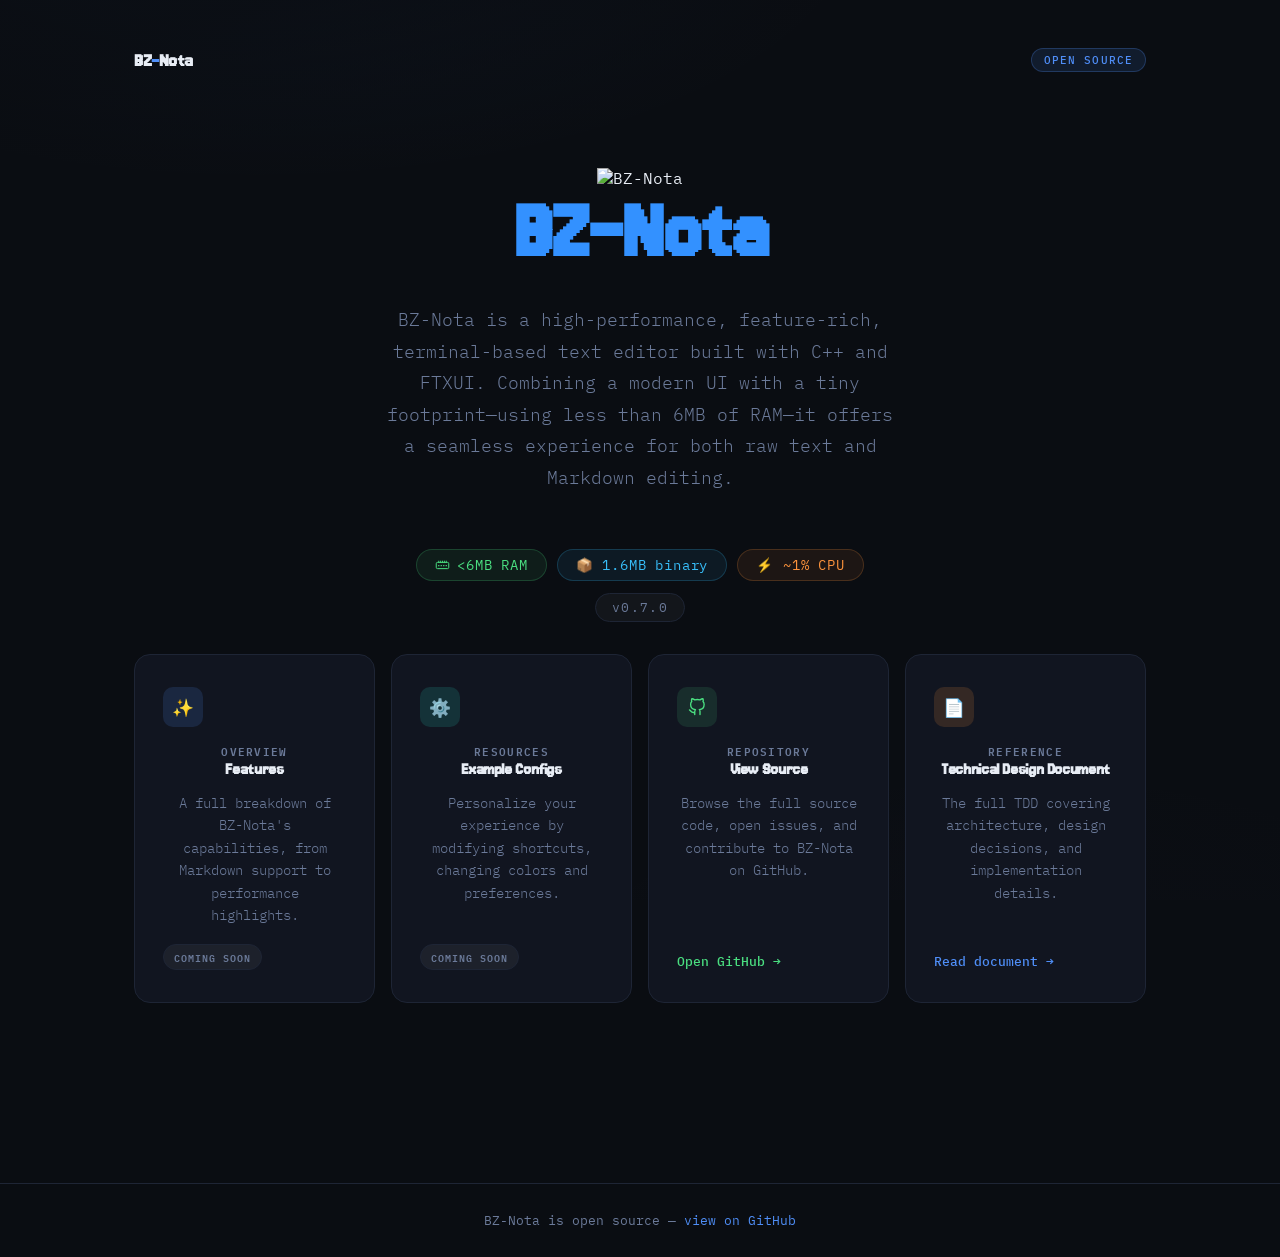
==== docs/index.html @ 8fb8dc76 "Update Index.HTMl and add style.css move docs to /docs" ====
<!DOCTYPE html>
<html lang="en">
<head>
  <meta charset="UTF-8" />
  <meta name="viewport" content="width=device-width, initial-scale=1.0"/>
  <title>BZ-Nota</title>
  <meta name="description" content="BZ-Nota is a high-performance terminal-based text editor built with C++ and FTXUI. Under 6MB RAM, 1.6MB binary, ~1% CPU — with full Markdown support and a modern TUI." />
  <link href="https://fonts.googleapis.com/css2?family=Jersey+15&family=IBM+Plex+Mono:wght@300;400;500;600&display=swap" rel="stylesheet"/>
  <link rel="stylesheet" href="style.css" />
</head>
<body>

  <div class="wrapper">

    <header>
      <div class="logo">BZ<span>-</span>Nota</div>
      <span class="badge">Open Source</span>
    </header>

    <section class="hero">
      <img src="assets/BZ-Nota_web_logo.webp" alt="BZ-Nota" style="height: 150px; margin-bottom: 0px;" />
      <h1><a href="https://github.com/BZ-Interactive/BZ-Nota" target="_blank" rel="noopener" style="text-decoration:none;"><span class="title-solid">BZ-Nota</span></a></h1>
      <p class="hero-desc">
        BZ-Nota is a high-performance, feature-rich, terminal-based text editor built with C++ and FTXUI. Combining a modern UI with a tiny footprint—using less than 6MB of RAM—it offers a seamless experience for both raw text and Markdown editing.
      </p>
      <div style="margin-bottom: 32px; display: flex; flex-direction: column; gap: 12px; align-items: center;">
        <div style="display: flex; flex-wrap: wrap; gap: 10px; justify-content: center;">
          <span style="font-family: 'IBM Plex Mono', monospace; font-size: 0.85rem; color: #4ade80; background: rgba(74,222,128,0.08); border: 1px solid rgba(74,222,128,0.2); padding: 6px 18px; border-radius: 999px; letter-spacing: 0.06em; display:inline-flex; align-items:center; gap:7px;">
            <svg width="15" height="15" viewBox="0 0 24 24" fill="none" xmlns="http://www.w3.org/2000/svg" style="flex-shrink:0;">
              <rect x="2" y="7" width="20" height="10" rx="2" stroke="#4ade80" stroke-width="1.6"/>
              <rect x="5" y="11" width="2" height="2" rx="0.4" fill="#4ade80"/>
              <rect x="9" y="11" width="2" height="2" rx="0.4" fill="#4ade80"/>
              <rect x="13" y="11" width="2" height="2" rx="0.4" fill="#4ade80"/>
              <rect x="17" y="11" width="2" height="2" rx="0.4" fill="#4ade80"/>
              <line x1="6" y1="7" x2="6" y2="5" stroke="#4ade80" stroke-width="1.5" stroke-linecap="round"/>
              <line x1="9" y1="7" x2="9" y2="5" stroke="#4ade80" stroke-width="1.5" stroke-linecap="round"/>
              <line x1="12" y1="7" x2="12" y2="5" stroke="#4ade80" stroke-width="1.5" stroke-linecap="round"/>
              <line x1="15" y1="7" x2="15" y2="5" stroke="#4ade80" stroke-width="1.5" stroke-linecap="round"/>
              <line x1="18" y1="7" x2="18" y2="5" stroke="#4ade80" stroke-width="1.5" stroke-linecap="round"/>
            </svg>
            &lt;6MB RAM
          </span>
          <span style="font-family: 'IBM Plex Mono', monospace; font-size: 0.85rem; color: #38bdf8; background: rgba(56,189,248,0.08); border: 1px solid rgba(56,189,248,0.2); padding: 6px 18px; border-radius: 999px; letter-spacing: 0.06em;">📦 1.6MB binary</span>
          <span style="font-family: 'IBM Plex Mono', monospace; font-size: 0.85rem; color: #fb923c; background: rgba(251,146,60,0.08); border: 1px solid rgba(251,146,60,0.2); padding: 6px 18px; border-radius: 999px; letter-spacing: 0.06em;">⚡ ~1% CPU</span>
        </div>
        <span style="font-family: 'IBM Plex Mono', monospace; font-size: 0.8rem; color: var(--muted); background: rgba(255,255,255,0.04); border: 1px solid var(--border); padding: 5px 16px; border-radius: 999px; letter-spacing: 0.1em;">v0.7.0</span>
      </div>

      <div class="cards">

        <!-- Features -->
        <div class="card disabled">
          <div class="card-icon blue">✨</div>
          <div>
            <div class="card-label">Overview</div>
            <div class="card-title">Features</div>
          </div>
          <p class="card-desc">A full breakdown of BZ-Nota's capabilities, from Markdown support to performance highlights.</p>
          <div class="soon-tag">Coming soon</div>
        </div>


        <!-- Example Configs -->
        <div class="card disabled">
          <div class="card-icon teal">⚙️</div>
          <div>
            <div class="card-label">Resources</div>
            <div class="card-title">Example Configs</div>
          </div>
          <p class="card-desc">Personalize your experience by modifying shortcuts, changing colors and preferences.</p>
          <div class="soon-tag">Coming soon</div>
        </div>

        <!-- View Source -->
        <a href="https://github.com/BZ-Interactive/BZ-Nota" class="card" target="_blank" rel="noopener">
          <div class="card-icon" style="background: rgba(74,222,128,0.12);">
            <svg width="18" height="18" viewBox="0 0 24 24" fill="none" stroke="#4ade80" stroke-width="1.8" stroke-linecap="round" stroke-linejoin="round">
              <path d="M9 19c-5 1.5-5-2.5-7-3m14 6v-3.87a3.37 3.37 0 0 0-.94-2.61c3.14-.35 6.44-1.54 6.44-7A5.44 5.44 0 0 0 20 4.77 5.07 5.07 0 0 0 19.91 1S18.73.65 16 2.48a13.38 13.38 0 0 0-7 0C6.27.65 5.09 1 5.09 1A5.07 5.07 0 0 0 5 4.77a5.44 5.44 0 0 0-1.5 3.78c0 5.42 3.3 6.61 6.44 7A3.37 3.37 0 0 0 9 18.13V22"/>
            </svg>
          </div>
          <div>
            <div class="card-label">Repository</div>
            <div class="card-title">View Source</div>
          </div>
          <p class="card-desc">Browse the full source code, open issues, and contribute to BZ-Nota on GitHub.</p>
          <div class="card-arrow" style="color:#4ade80;">Open GitHub →</div>
        </a>

        <!-- TDD -->
        <a href="https://media.githubusercontent.com/media/BZ-Interactive/BZ-Nota/refs/heads/main/docs/BZ-Nota_TDD.pdf" class="card" target="_blank" rel="noopener">
          <div class="card-icon" style="background: rgba(251,146,60,0.15);">📄</div>
          <div>
            <div class="card-label">Reference</div>
            <div class="card-title">Technical Design Document</div>
          </div>
          <p class="card-desc">The full TDD covering architecture, design decisions, and implementation details.</p>
          <div class="card-arrow">Read document →</div>
        </a>

      </div>
    </section>

  </div>

  <footer>
    <div class="wrapper">
      BZ-Nota is open source —
      <a href="https://github.com/BZ-Interactive/BZ-Nota" target="_blank" rel="noopener">view on GitHub</a>
    </div>
  </footer>

  <!-- Terminal background -->
  <div id="terminal-bg"><canvas id="term-canvas"></canvas></div>

  <script>
    /* ── TERMINAL RAIN BACKGROUND ── */
    const canvas = document.getElementById('term-canvas');
    const ctx    = canvas.getContext('2d');

    // Characters: mix of ASCII box-drawing, code symbols, alphanumeric
    const CHARS = '│─┼┐┘┌└├┤┬┴▓▒░█▄▀■□►◄▲▼01{}[]()<>=/\\;:+-*&^%$#@!~`ABCDEFabcdef';

    // Colour bands — cool blue/teal/purple to match the theme
    const COLORS = [
      'rgba(79,142,247,',   // accent blue
      'rgba(167,139,250,',  // accent purple
      'rgba(45,212,191,',   // teal
      'rgba(148,163,184,',  // slate
    ];

    const FONT_SIZE = 13;
    let cols, drops;

    function resize() {
      canvas.width  = window.innerWidth;
      canvas.height = window.innerHeight;
      cols  = Math.floor(canvas.width / FONT_SIZE);
      drops = Array.from({ length: cols }, () => Math.random() * -100);
    }

    resize();
    window.addEventListener('resize', resize);

    function draw() {
      // Fade trail
      ctx.fillStyle = 'rgba(10,13,18,0.15)';
      ctx.fillRect(0, 0, canvas.width, canvas.height);

      ctx.font = `${FONT_SIZE}px "IBM Plex Mono", monospace`;

      for (let i = 0; i < drops.length; i++) {
        const char  = CHARS[Math.floor(Math.random() * CHARS.length)];
        const color = COLORS[Math.floor(Math.random() * COLORS.length)];
        const y     = drops[i] * FONT_SIZE;

        // Head glyph — brighter
        ctx.fillStyle = color + '0.9)';
        ctx.fillText(char, i * FONT_SIZE, y);

        // Occasional extra-bright head flash
        if (Math.random() > 0.97) {
          ctx.fillStyle = 'rgba(200,230,255,0.95)';
          ctx.fillText(char, i * FONT_SIZE, y);
        }

        // Reset column when it exits the screen
        if (y > canvas.height && Math.random() > 0.975) {
          drops[i] = 0;
        }

        drops[i] += Math.random() * 0.4 + 0.15; // vary speed per column
      }
    }

    setInterval(draw, 50);
  </script>

</body>
</html>
---- docs/style.css ----
*, *::before, *::after { box-sizing: border-box; margin: 0; padding: 0; }

:root {
    --bg: #0a0d12;
    --surface: #111520;
    --border: #1e2535;
    --accent: #4f8ef7;
    --accent-soft: rgba(79,142,247,0.12);
    --accent2: #a78bfa;
    --text: #e8edf5;
    --muted: #6b7a99;
    --card-bg: #13182200;
}

html { scroll-behavior: smooth; }

body {
    background: var(--bg);
    color: var(--text);
    font-family: 'IBM Plex Mono', monospace;
    font-weight: 400;
    min-height: 100vh;
    overflow-x: hidden;
}

/* ── Terminal canvas background ── */
#terminal-bg {
    position: fixed;
    inset: 0;
    z-index: 0;
    pointer-events: none;
    overflow: hidden;
    background: #0a0d12;
}

#terminal-bg canvas {
    position: absolute;
    inset: 0;
    width: 100%;
    height: 100%;
    opacity: 0.38;
}

/* Soft radial vignette so text stays readable */
#terminal-bg::after {
    content: '';
    position: absolute;
    inset: 0;
    background:
    radial-gradient(ellipse 70% 55% at 50% 50%, transparent 30%, rgba(10,13,18,0.82) 100%),
    radial-gradient(ellipse 80% 50% at 20% -10%, rgba(79,142,247,0.10) 0%, transparent 60%),
    radial-gradient(ellipse 60% 40% at 80% 110%, rgba(167,139,250,0.07) 0%, transparent 60%);
}

/* ── Layout ── */
.wrapper {
    position: relative;
    z-index: 1;
    max-width: 1060px;
    margin: 0 auto;
    padding: 0 24px;
}

/* ── Header ── */
header {
    padding: 48px 0 0;
    display: flex;
    align-items: center;
    justify-content: space-between;
}

.logo {
    font-family: 'Jersey 15', monospace;
    font-weight: 800;
    font-size: 1.25rem;
    letter-spacing: -0.02em;
    color: var(--text);
}

.logo span { color: var(--accent); }

.badge {
    font-size: 0.7rem;
    font-weight: 500;
    letter-spacing: 0.1em;
    text-transform: uppercase;
    color: var(--accent);
    background: var(--accent-soft);
    border: 1px solid rgba(79,142,247,0.25);
    padding: 4px 12px;
    border-radius: 999px;
}

/* ── Hero ── */
.hero {
    padding: 96px 0 80px;
    text-align: center;
}

h1 {
    font-family: 'Jersey 15', monospace;
    font-weight: 800;
    font-size: clamp(3rem, 8vw, 5.5rem);
    line-height: 1.0;
    letter-spacing: -0.02em;
    margin-bottom: 28px;
}

h1 .title-solid {
    color: #3391FF;
}

.hero-desc {
    font-size: 1.125rem;
    line-height: 1.75;
    color: var(--muted);
    max-width: 520px;
    margin: 0 auto 56px;
    font-weight: 300;
}

/* ── Divider ── */
.divider {
    width: 48px;
    height: 2px;
    background: linear-gradient(90deg, var(--accent), var(--accent2));
    margin: 0 auto 56px;
    border-radius: 2px;
}

/* ── Cards ── */
.cards {
    display: grid;
    grid-template-columns: repeat(4, 1fr);
    gap: 16px;
    padding-bottom: 100px;
}

@media (max-width: 900px) {
    .cards { grid-template-columns: repeat(2, 1fr); }
}

@media (max-width: 480px) {
    .cards { grid-template-columns: 1fr; }
}

.card {
    position: relative;
    background: var(--surface);
    border: 1px solid var(--border);
    border-radius: 16px;
    padding: 32px 28px;
    text-decoration: none;
    color: inherit;
    transition: transform 0.2s ease, border-color 0.2s ease, box-shadow 0.2s ease;
    overflow: hidden;
    display: flex;
    flex-direction: column;
    gap: 14px;
}

.card::before {
    content: '';
    position: absolute;
    inset: 0;
    background: linear-gradient(135deg, rgba(79,142,247,0.06), transparent 60%);
    opacity: 0;
    transition: opacity 0.2s ease;
    border-radius: inherit;
}

.card:hover {
    transform: translateY(-4px);
    border-color: rgba(79,142,247,0.4);
    box-shadow: 0 16px 48px rgba(0,0,0,0.4), 0 0 0 1px rgba(79,142,247,0.1);
}

.card:hover::before { opacity: 1; }

.card.disabled {
    opacity: 0.45;
    pointer-events: none;
    cursor: default;
}

.card-icon {
    width: 40px;
    height: 40px;
    border-radius: 10px;
    display: flex;
    align-items: center;
    justify-content: center;
    font-size: 1.1rem;
    flex-shrink: 0;
}

.card-icon.blue { background: rgba(79,142,247,0.15); }
.card-icon.purple { background: rgba(167,139,250,0.15); }
.card-icon.teal { background: rgba(45,212,191,0.15); }

.card-label {
    font-size: 0.68rem;
    font-weight: 600;
    letter-spacing: 0.12em;
    text-transform: uppercase;
    color: var(--muted);
}

.card-title {
    font-family: 'Jersey 15', monospace;
    font-weight: 700;
    font-size: 1.15rem;
    letter-spacing: -0.02em;
    color: var(--text);
}

.card-desc {
    font-size: 0.875rem;
    line-height: 1.6;
    color: var(--muted);
    font-weight: 300;
    flex: 1;
}

.card-arrow {
    font-size: 0.8rem;
    color: var(--accent);
    font-weight: 500;
    display: flex;
    align-items: center;
    gap: 4px;
    margin-top: 4px;
    transition: gap 0.2s ease;
}

.card:hover .card-arrow { gap: 8px; }

.soon-tag {
    font-size: 0.65rem;
    font-weight: 600;
    letter-spacing: 0.1em;
    text-transform: uppercase;
    color: var(--muted);
    background: rgba(255,255,255,0.05);
    border: 1px solid var(--border);
    padding: 3px 10px;
    border-radius: 999px;
    width: fit-content;
    margin-top: 4px;
}

/* ── Footer ── */
footer {
    border-top: 1px solid var(--border);
    padding: 28px 0;
    text-align: center;
    font-size: 0.8rem;
    color: var(--muted);
    position: relative;
    z-index: 1;
}

footer a {
    color: var(--accent);
    text-decoration: none;
}

footer a:hover { text-decoration: underline; }

/* ── Animations ── */
@keyframes fadeUp {
    from { opacity: 0; transform: translateY(24px); }
    to   { opacity: 1; transform: translateY(0); }
}

h1            { animation: fadeUp 0.5s 0.1s ease both; }
.hero-desc    { animation: fadeUp 0.5s 0.2s ease both; }
.divider      { animation: fadeUp 0.5s 0.3s ease both; }
.card:nth-child(1) { animation: fadeUp 0.5s 0.35s ease both; }
.card:nth-child(2) { animation: fadeUp 0.5s 0.45s ease both; }
.card:nth-child(3) { animation: fadeUp 0.5s 0.55s ease both; }
.card:nth-child(4) { animation: fadeUp 0.5s 0.65s ease both; }
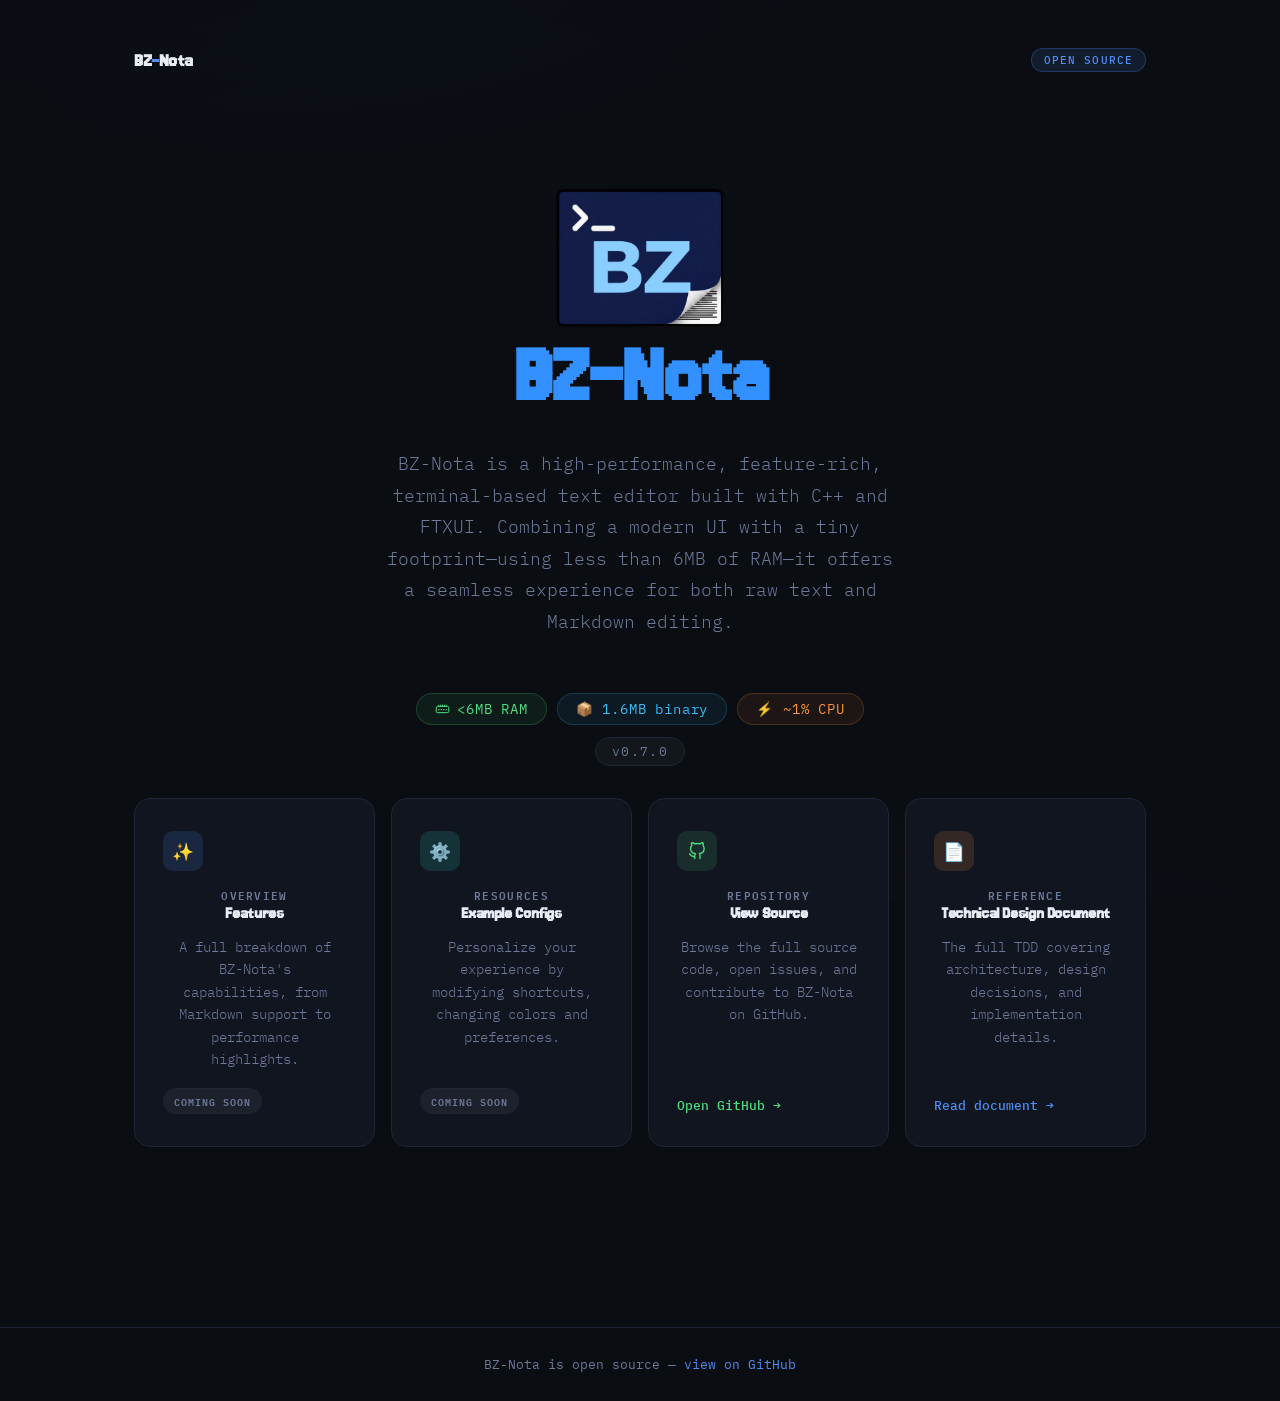
==== commit 9bdcb145: "Update index.html fix logo path" ====
--- a/docs/index.html
+++ b/docs/index.html
@@ -18,7 +18,7 @@
     </header>
 
     <section class="hero">
-      <img src="assets/BZ-Nota_web_logo.webp" alt="BZ-Nota" style="height: 150px; margin-bottom: 0px;" />
+      <img src="../assets/BZ-Nota_web_logo.webp" alt="BZ-Nota" style="height: 180px; margin-bottom: -20px;" />
       <h1><a href="https://github.com/BZ-Interactive/BZ-Nota" target="_blank" rel="noopener" style="text-decoration:none;"><span class="title-solid">BZ-Nota</span></a></h1>
       <p class="hero-desc">
         BZ-Nota is a high-performance, feature-rich, terminal-based text editor built with C++ and FTXUI. Combining a modern UI with a tiny footprint—using less than 6MB of RAM—it offers a seamless experience for both raw text and Markdown editing.
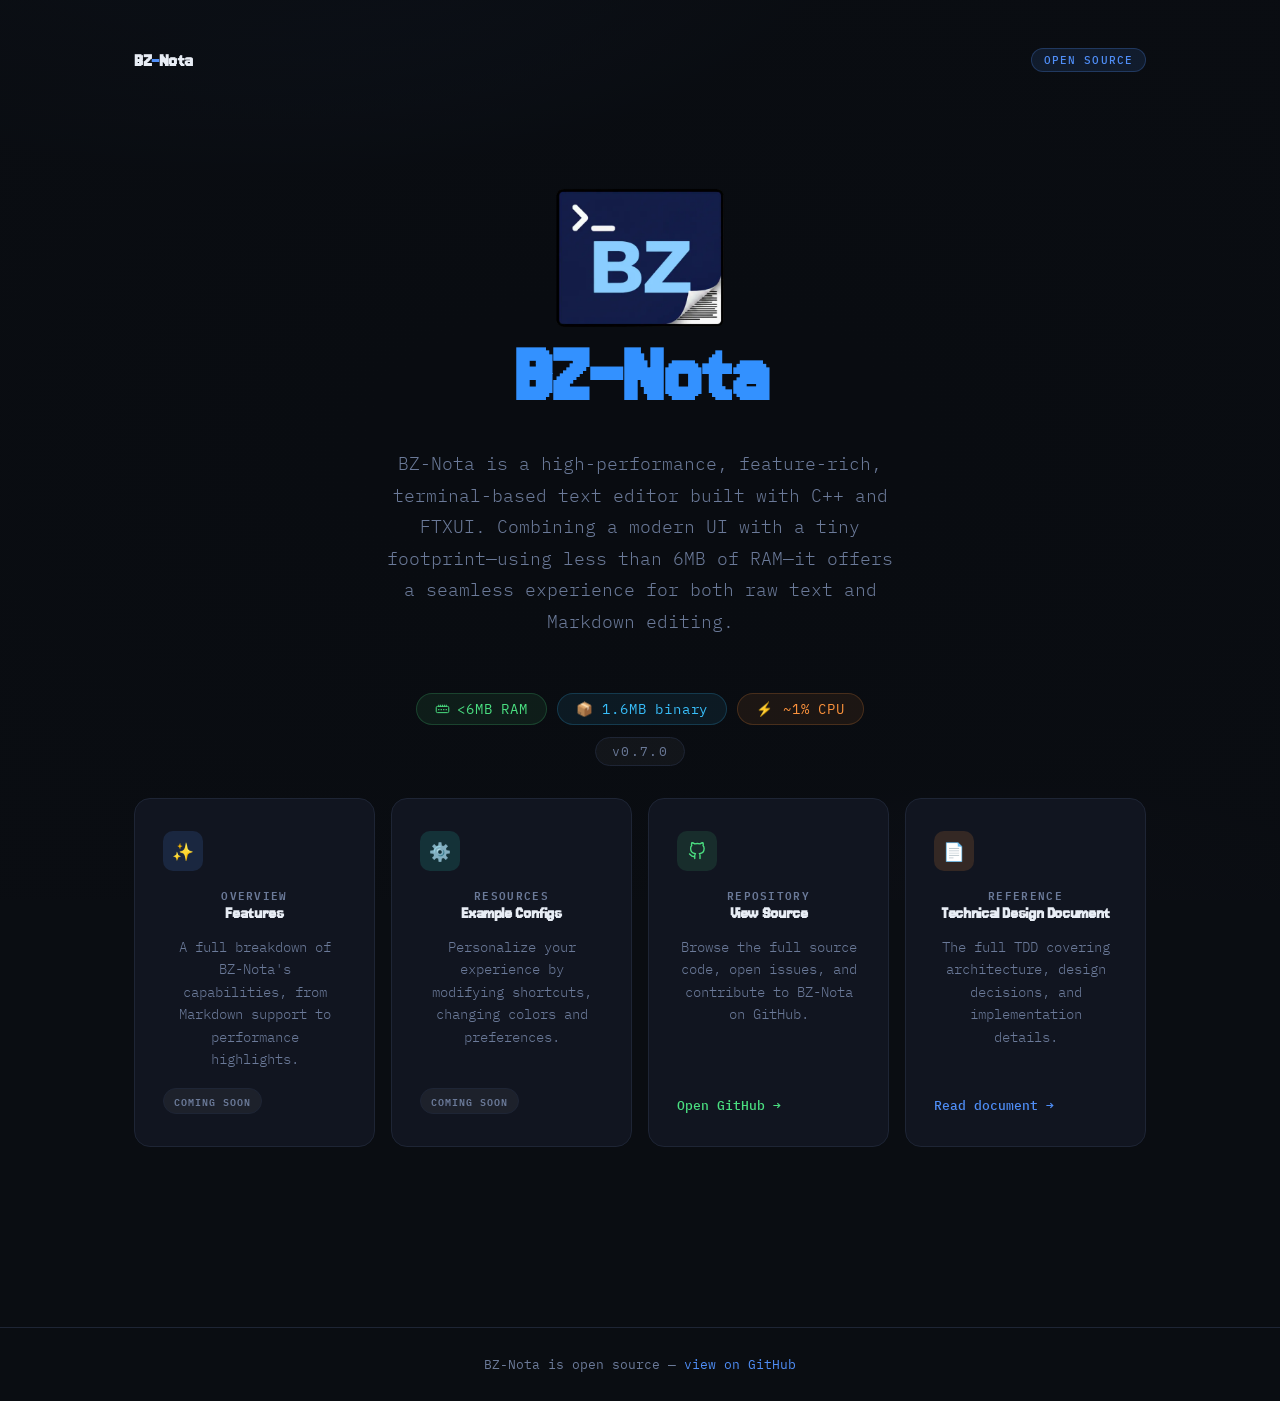
==== commit 5f38584b: "Update index.html" ====
--- a/docs/index.html
+++ b/docs/index.html
@@ -18,7 +18,7 @@
     </header>
 
     <section class="hero">
-      <img src="../assets/BZ-Nota_web_logo.webp" alt="BZ-Nota" style="height: 180px; margin-bottom: -20px;" />
+      <img src="BZ-Nota_web_logo.webp" alt="BZ-Nota" style="height: 180px; margin-bottom: -20px;" />
       <h1><a href="https://github.com/BZ-Interactive/BZ-Nota" target="_blank" rel="noopener" style="text-decoration:none;"><span class="title-solid">BZ-Nota</span></a></h1>
       <p class="hero-desc">
         BZ-Nota is a high-performance, feature-rich, terminal-based text editor built with C++ and FTXUI. Combining a modern UI with a tiny footprint—using less than 6MB of RAM—it offers a seamless experience for both raw text and Markdown editing.
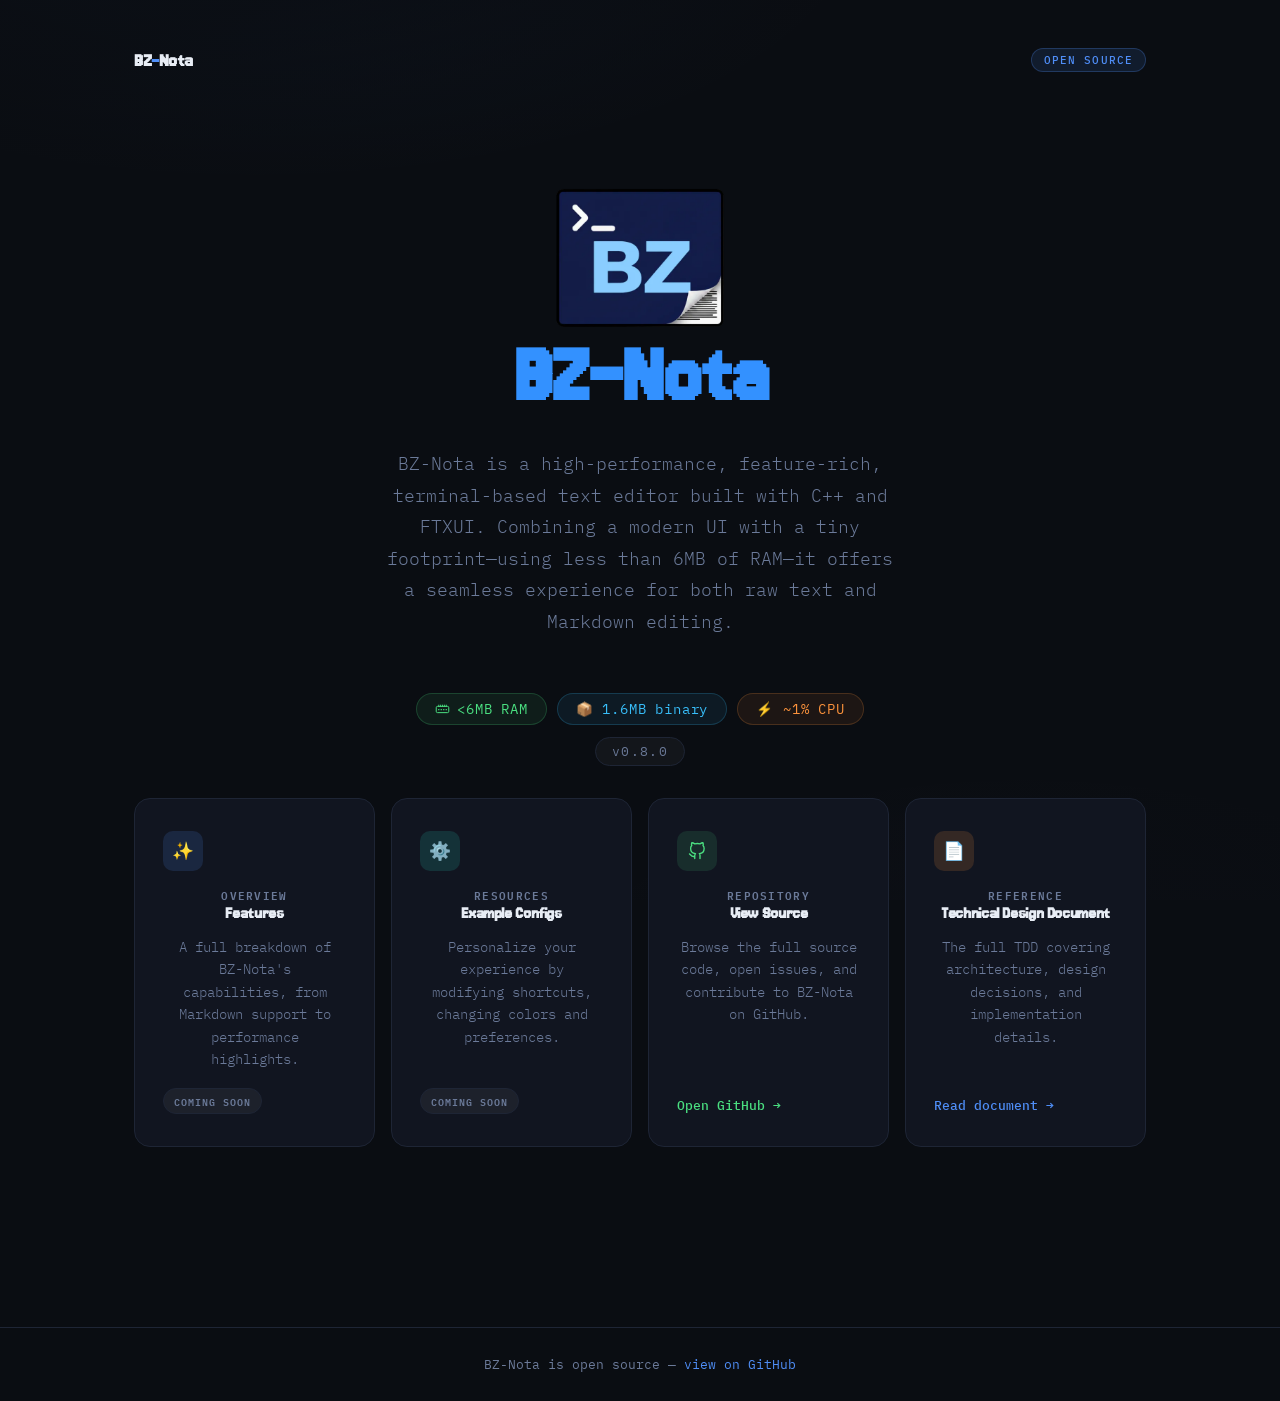
==== commit f557a9f5: "Update index.html" ====
--- a/docs/index.html
+++ b/docs/index.html
@@ -43,7 +43,7 @@
           <span style="font-family: 'IBM Plex Mono', monospace; font-size: 0.85rem; color: #38bdf8; background: rgba(56,189,248,0.08); border: 1px solid rgba(56,189,248,0.2); padding: 6px 18px; border-radius: 999px; letter-spacing: 0.06em;">📦 1.6MB binary</span>
           <span style="font-family: 'IBM Plex Mono', monospace; font-size: 0.85rem; color: #fb923c; background: rgba(251,146,60,0.08); border: 1px solid rgba(251,146,60,0.2); padding: 6px 18px; border-radius: 999px; letter-spacing: 0.06em;">⚡ ~1% CPU</span>
         </div>
-        <span style="font-family: 'IBM Plex Mono', monospace; font-size: 0.8rem; color: var(--muted); background: rgba(255,255,255,0.04); border: 1px solid var(--border); padding: 5px 16px; border-radius: 999px; letter-spacing: 0.1em;">v0.7.0</span>
+        <span style="font-family: 'IBM Plex Mono', monospace; font-size: 0.8rem; color: var(--muted); background: rgba(255,255,255,0.04); border: 1px solid var(--border); padding: 5px 16px; border-radius: 999px; letter-spacing: 0.1em;">v0.8.0</span>
       </div>
 
       <div class="cards">
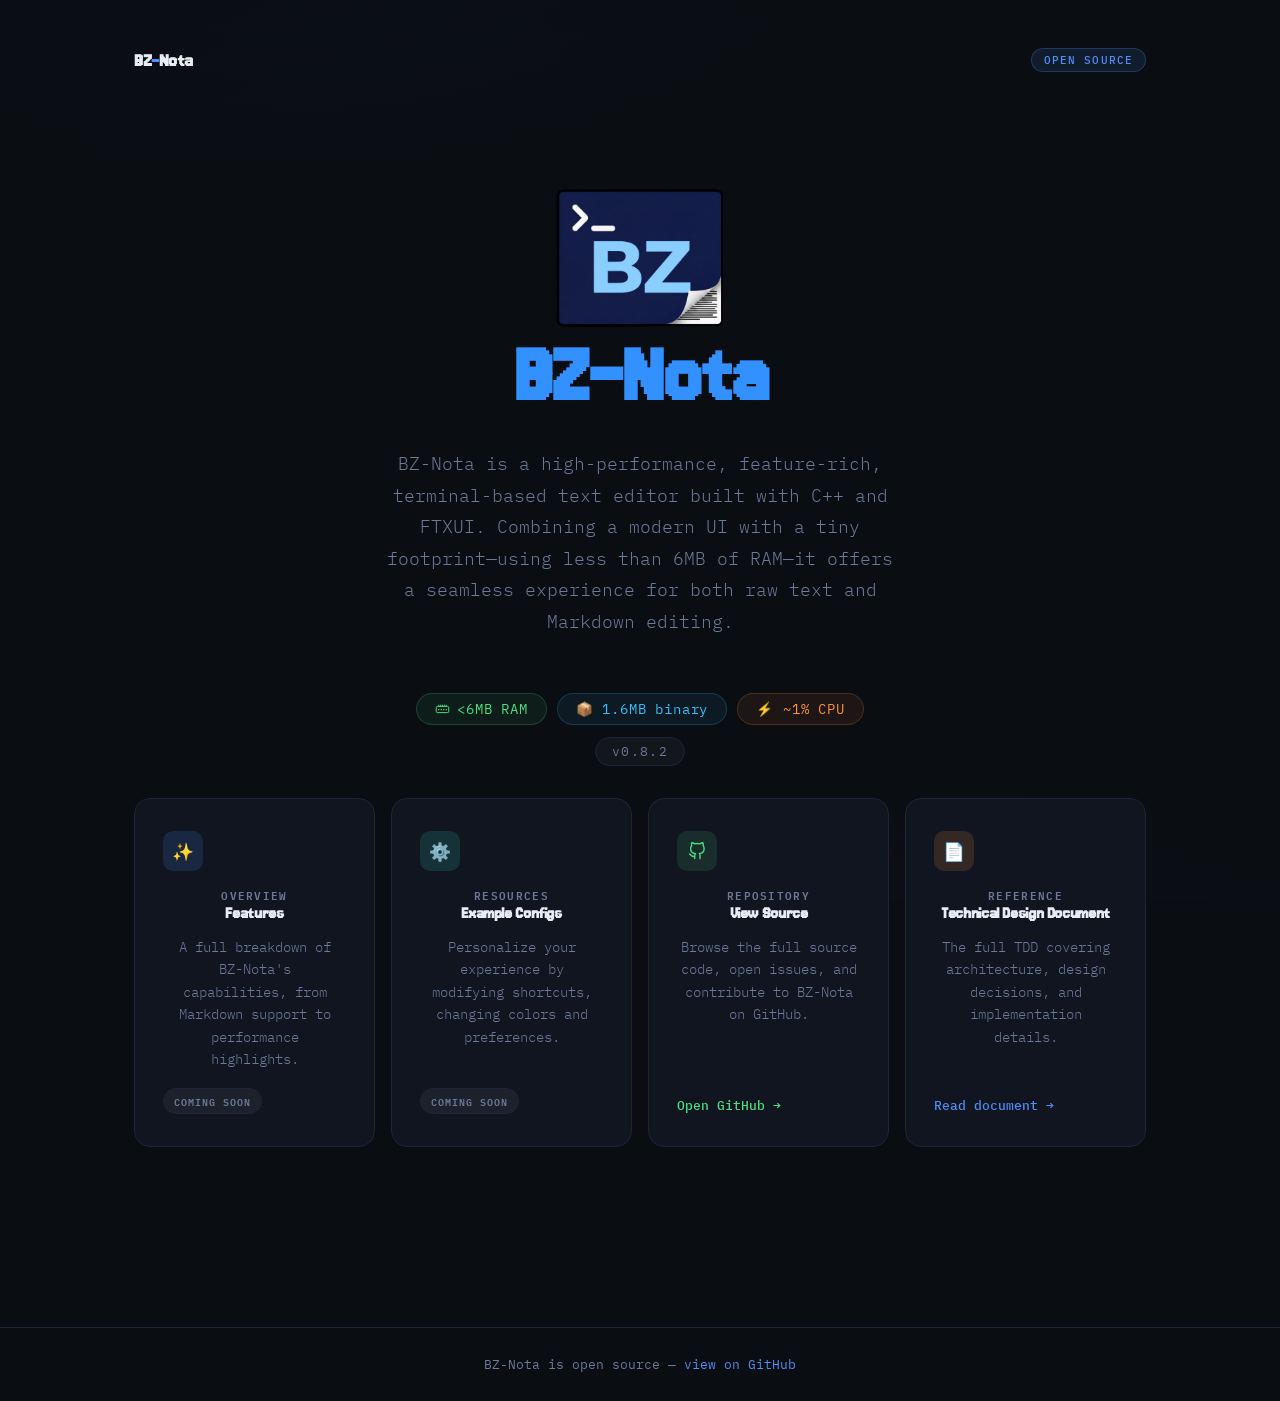
==== commit eb0f94a1: "Bump version and fix typo" ====
--- a/docs/index.html
+++ b/docs/index.html
@@ -43,7 +43,7 @@
           <span style="font-family: 'IBM Plex Mono', monospace; font-size: 0.85rem; color: #38bdf8; background: rgba(56,189,248,0.08); border: 1px solid rgba(56,189,248,0.2); padding: 6px 18px; border-radius: 999px; letter-spacing: 0.06em;">📦 1.6MB binary</span>
           <span style="font-family: 'IBM Plex Mono', monospace; font-size: 0.85rem; color: #fb923c; background: rgba(251,146,60,0.08); border: 1px solid rgba(251,146,60,0.2); padding: 6px 18px; border-radius: 999px; letter-spacing: 0.06em;">⚡ ~1% CPU</span>
         </div>
-        <span style="font-family: 'IBM Plex Mono', monospace; font-size: 0.8rem; color: var(--muted); background: rgba(255,255,255,0.04); border: 1px solid var(--border); padding: 5px 16px; border-radius: 999px; letter-spacing: 0.1em;">v0.8.0</span>
+        <span style="font-family: 'IBM Plex Mono', monospace; font-size: 0.8rem; color: var(--muted); background: rgba(255,255,255,0.04); border: 1px solid var(--border); padding: 5px 16px; border-radius: 999px; letter-spacing: 0.1em;">v0.8.2</span>
       </div>
 
       <div class="cards">
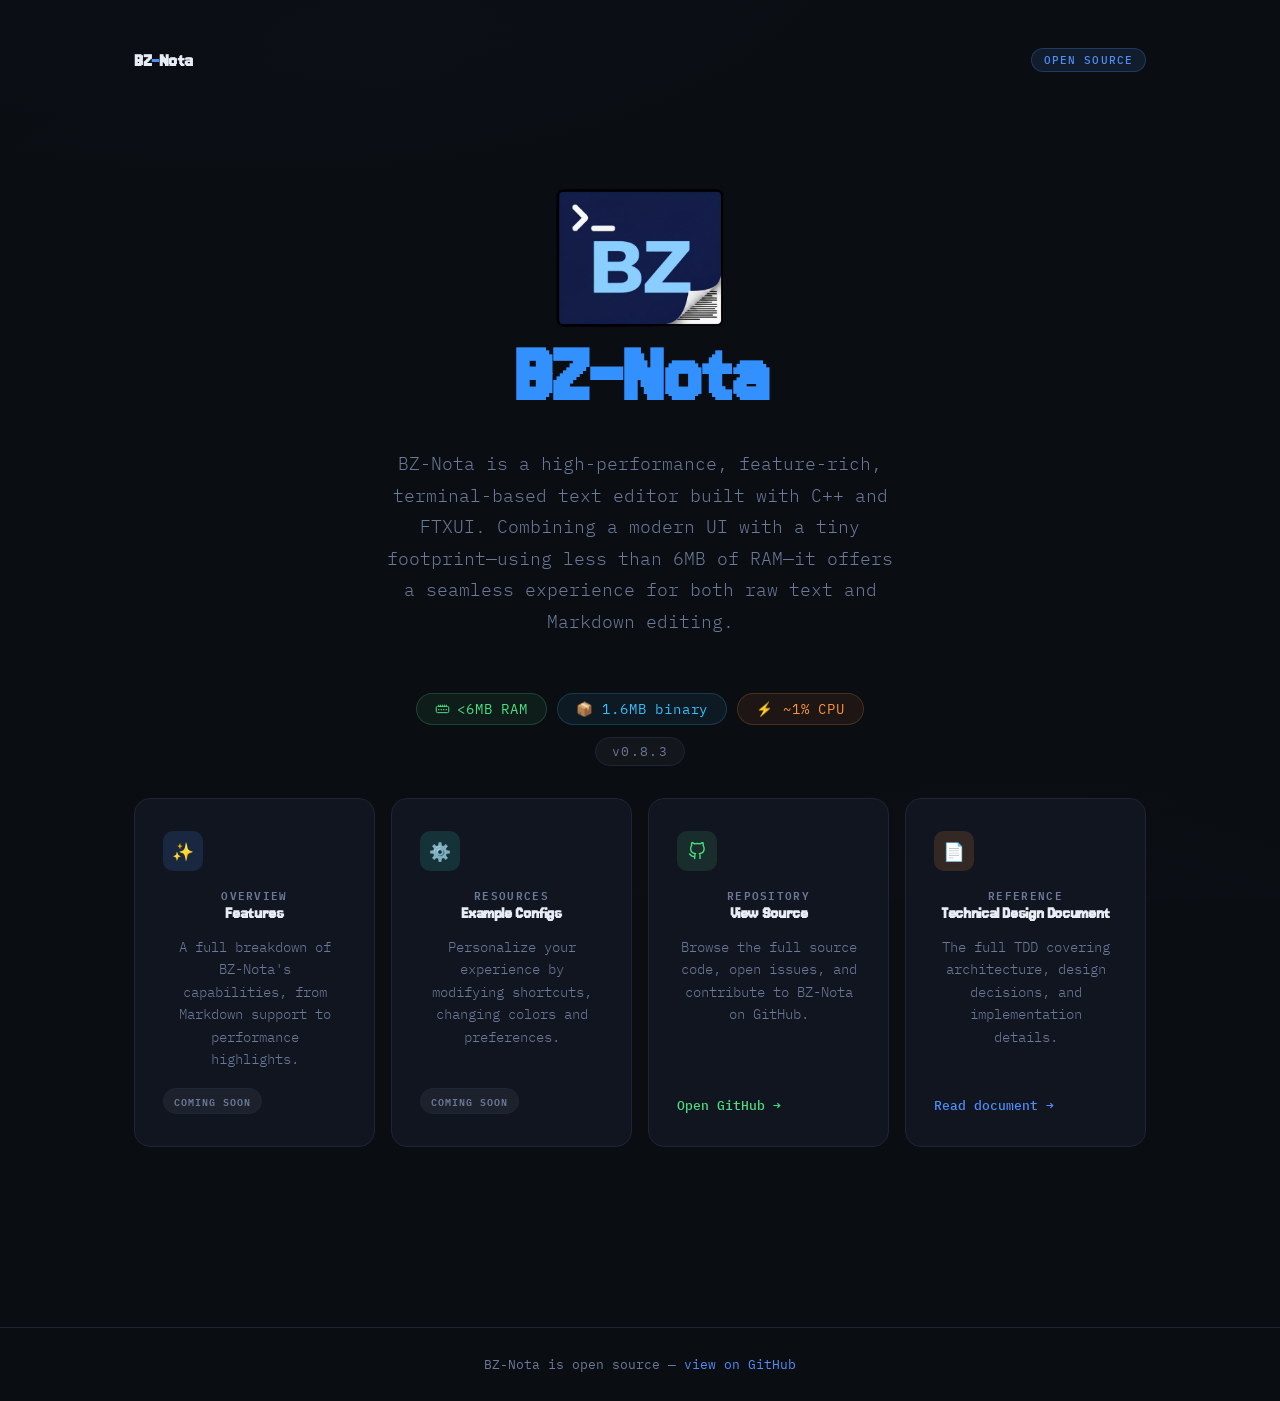
==== commit 784ce387: "Update install-remote and readme" ====
--- a/docs/index.html
+++ b/docs/index.html
@@ -43,7 +43,7 @@
           <span style="font-family: 'IBM Plex Mono', monospace; font-size: 0.85rem; color: #38bdf8; background: rgba(56,189,248,0.08); border: 1px solid rgba(56,189,248,0.2); padding: 6px 18px; border-radius: 999px; letter-spacing: 0.06em;">📦 1.6MB binary</span>
           <span style="font-family: 'IBM Plex Mono', monospace; font-size: 0.85rem; color: #fb923c; background: rgba(251,146,60,0.08); border: 1px solid rgba(251,146,60,0.2); padding: 6px 18px; border-radius: 999px; letter-spacing: 0.06em;">⚡ ~1% CPU</span>
         </div>
-        <span style="font-family: 'IBM Plex Mono', monospace; font-size: 0.8rem; color: var(--muted); background: rgba(255,255,255,0.04); border: 1px solid var(--border); padding: 5px 16px; border-radius: 999px; letter-spacing: 0.1em;">v0.8.2</span>
+        <span style="font-family: 'IBM Plex Mono', monospace; font-size: 0.8rem; color: var(--muted); background: rgba(255,255,255,0.04); border: 1px solid var(--border); padding: 5px 16px; border-radius: 999px; letter-spacing: 0.1em;">v0.8.3</span>
       </div>
 
       <div class="cards">
